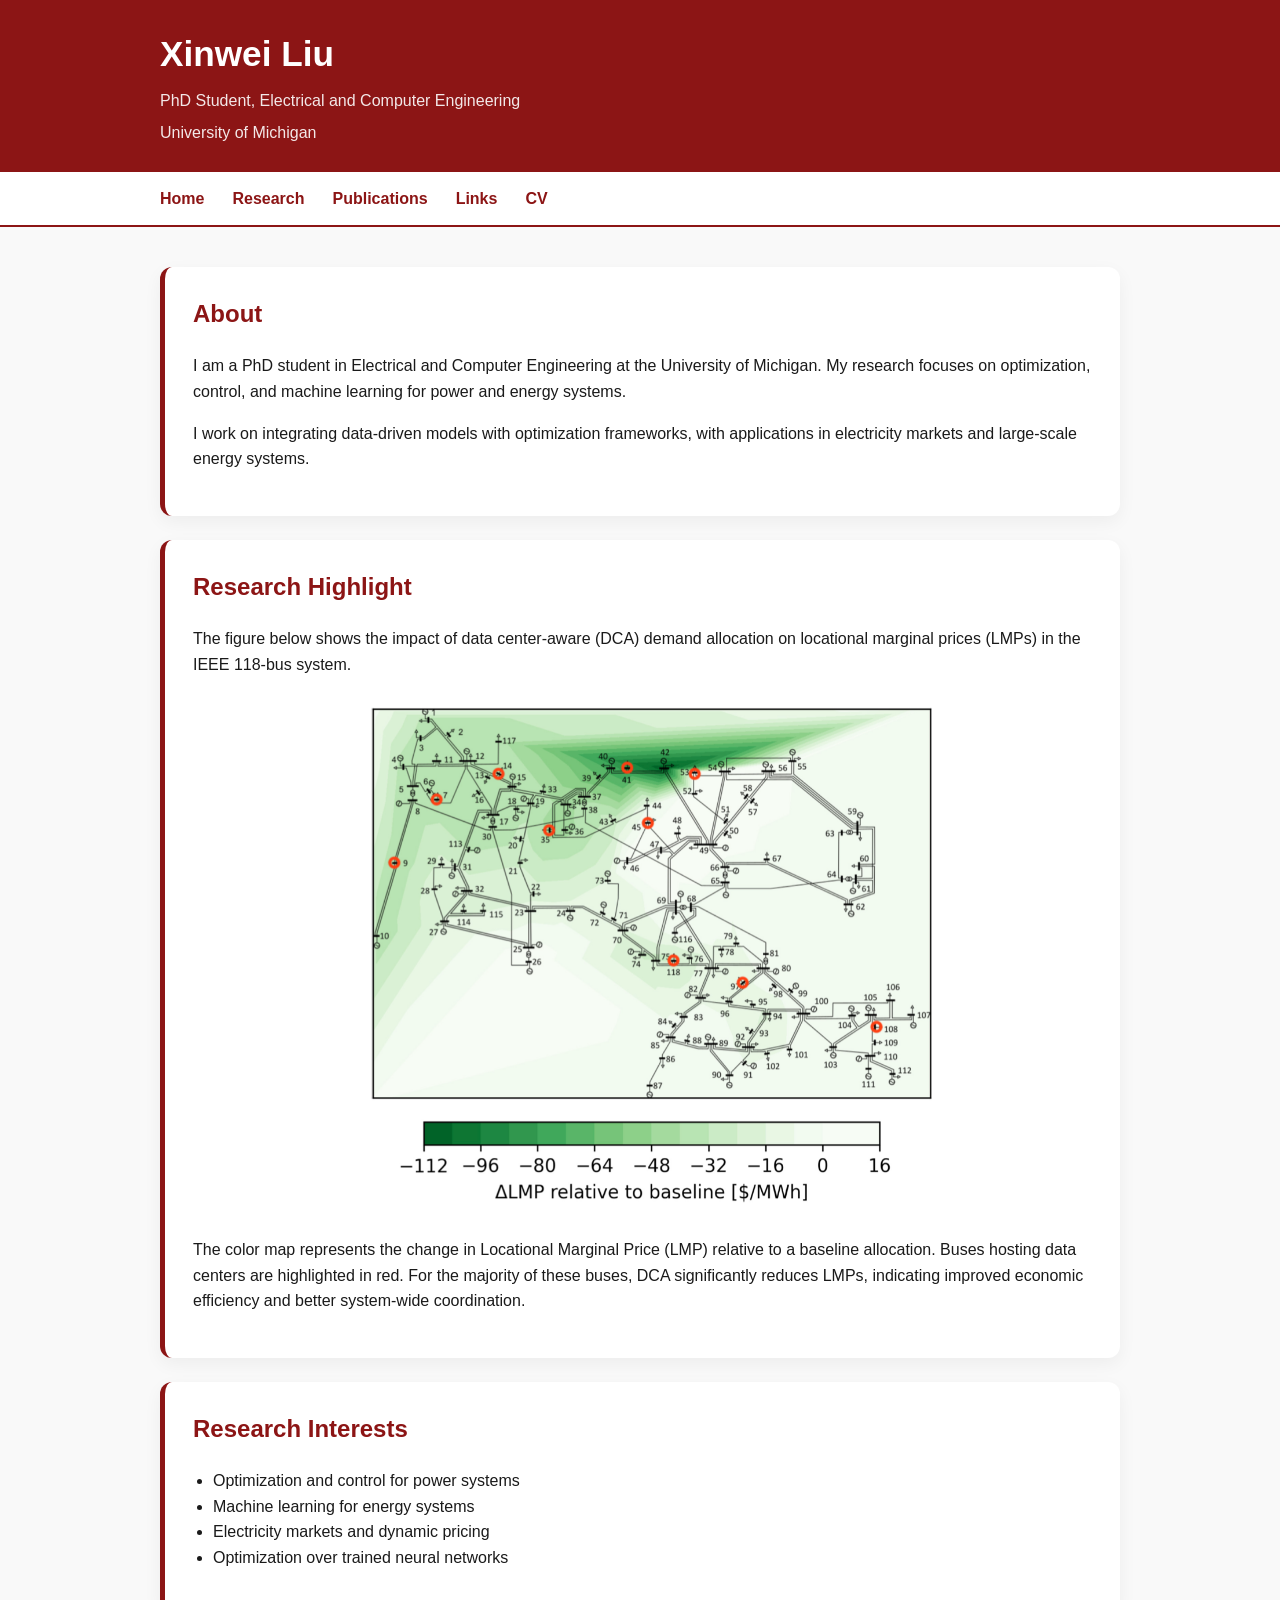
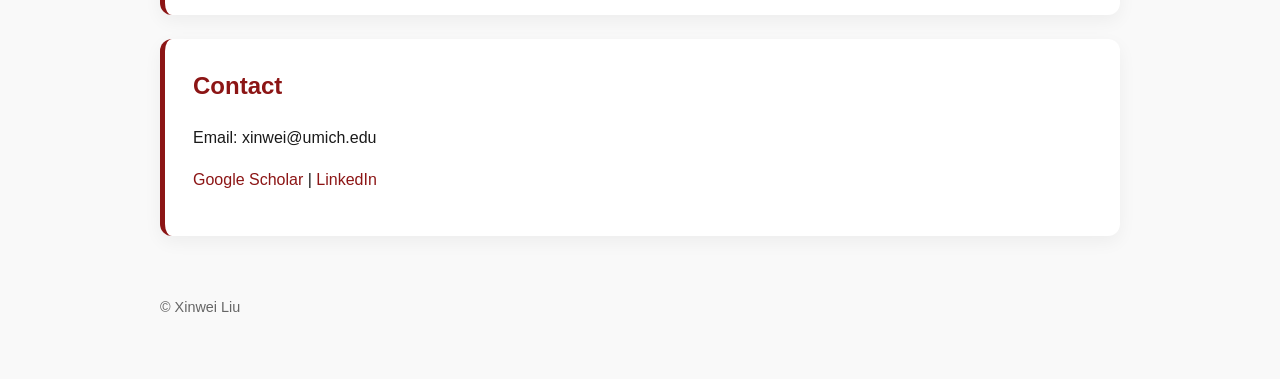
==== index.html @ ba556054 "Add files via upload" ====
<!DOCTYPE html>
<html lang="en">
<head>
  <meta charset="UTF-8">
  <meta name="viewport" content="width=device-width, initial-scale=1.0">
  <title>Xinwei Liu</title>
  <link rel="stylesheet" href="style.css">
</head>
<body>

<header>
  <div class="header-inner">
    <h1>Xinwei Liu</h1>
    <p>PhD Student, Electrical and Computer Engineering</p>
    <p>University of Michigan</p>
  </div>
</header>

<nav>
  <div class="nav">
    <a href="index.html">Home</a>
    <a href="research.html">Research</a>
    <a href="publications.html">Publications</a>
    <a href="links.html">Links</a>
    <a href="Resume.pdf" target="_blank">CV</a>
  </div>
</nav>

<main class="container">

  <section class="card">
    <h2>About</h2>
    <p>
      I am a PhD student in Electrical and Computer Engineering at the University of Michigan.
      My research focuses on optimization, control, and machine learning for power and energy systems.
    </p>
    <p>
      I work on integrating data-driven models with optimization frameworks,
      with applications in electricity markets and large-scale energy systems.
    </p>
  </section>

  <section class="card">
  <h2>Research Highlight</h2>

  <p>
    The figure below shows the impact of data center-aware (DCA) demand allocation
    on locational marginal prices (LMPs) in the IEEE 118-bus system.
  </p>

  <div style="text-align: center;">
  <img src="figure.png"
       alt="LMP Difference IEEE 118-bus"
       style="width: 70%; max-width: 700px; border-radius: 6px;">
</div>

  <p>
    The color map represents the change in Locational Marginal Price (LMP) relative to a baseline allocation.
    Buses hosting data centers are highlighted in red. For the majority of these
    buses, DCA significantly reduces LMPs, indicating improved economic efficiency
    and better system-wide coordination.
  </p>
</section>

  <section class="card">
    <h2>Research Interests</h2>
    <ul>
      <li>Optimization and control for power systems</li>
      <li>Machine learning for energy systems</li>
      <li>Electricity markets and dynamic pricing</li>
      <li>Optimization over trained neural networks</li>
    </ul>
  </section>

  <section class="card">
    <h2>Contact</h2>
    <p>Email: xinwei@umich.edu</p>
    <p>
      <a href="https://scholar.google.com/citations?user=s6lpsX4AAAAJ&hl=en" target="_blank">Google Scholar</a> |
      <a href="https://www.linkedin.com/in/xinwei-liu-632373136/" target="_blank">LinkedIn</a>
    </p>
  </section>

</main>

<footer>
  © Xinwei Liu
</footer>

</body>
</html>
---- style.css ----
body {
  font-family: -apple-system, BlinkMacSystemFont, "Segoe UI", Roboto, Arial, sans-serif;
  margin: 0;
  background: #f9f9f9;
  color: #1a1a1a;
  line-height: 1.6;
}

/* HEADER */
header {
  background: #8C1515;
  color: white;
  padding: 26px 0;
}

.header-inner {
  max-width: 960px;
  margin: 0 auto;
  padding: 0 24px;
}

header h1 {
  margin: 0;
  font-size: 2.2rem;
}

header p {
  margin: 6px 0 0 0;
  opacity: 0.9;
}

/* NAVBAR */
nav {
  background: white;
  border-bottom: 2px solid #8C1515;
}

.nav {
  max-width: 960px;
  margin: 0 auto;
  display: flex;
  gap: 28px;
  padding: 14px 24px;
}

.nav a {
  text-decoration: none;
  color: #8C1515;
  font-weight: 600;
}

.nav a:hover {
  color: #B83A3A;
}

/* MAIN CONTENT */
.container {
  max-width: 960px;
  margin: 40px auto;
  padding: 0 24px;
}

/* CARDS */
.card {
  background: white;
  border-radius: 12px;
  padding: 28px;
  margin-bottom: 24px;
  border-left: 5px solid #8C1515;
  box-shadow: 0 6px 18px rgba(0,0,0,0.05);
}

h2 {
  margin-top: 0;
  color: #8C1515;
}

/* LINKS */
a {
  color: #8C1515;
  text-decoration: none;
}

a:hover {
  text-decoration: underline;
}

/* LIST */
ul {
  padding-left: 20px;
}

/* FOOTER */
footer {
  max-width: 960px;
  margin: 40px auto;
  padding: 20px;
  color: #666;
  font-size: 0.9rem;
}
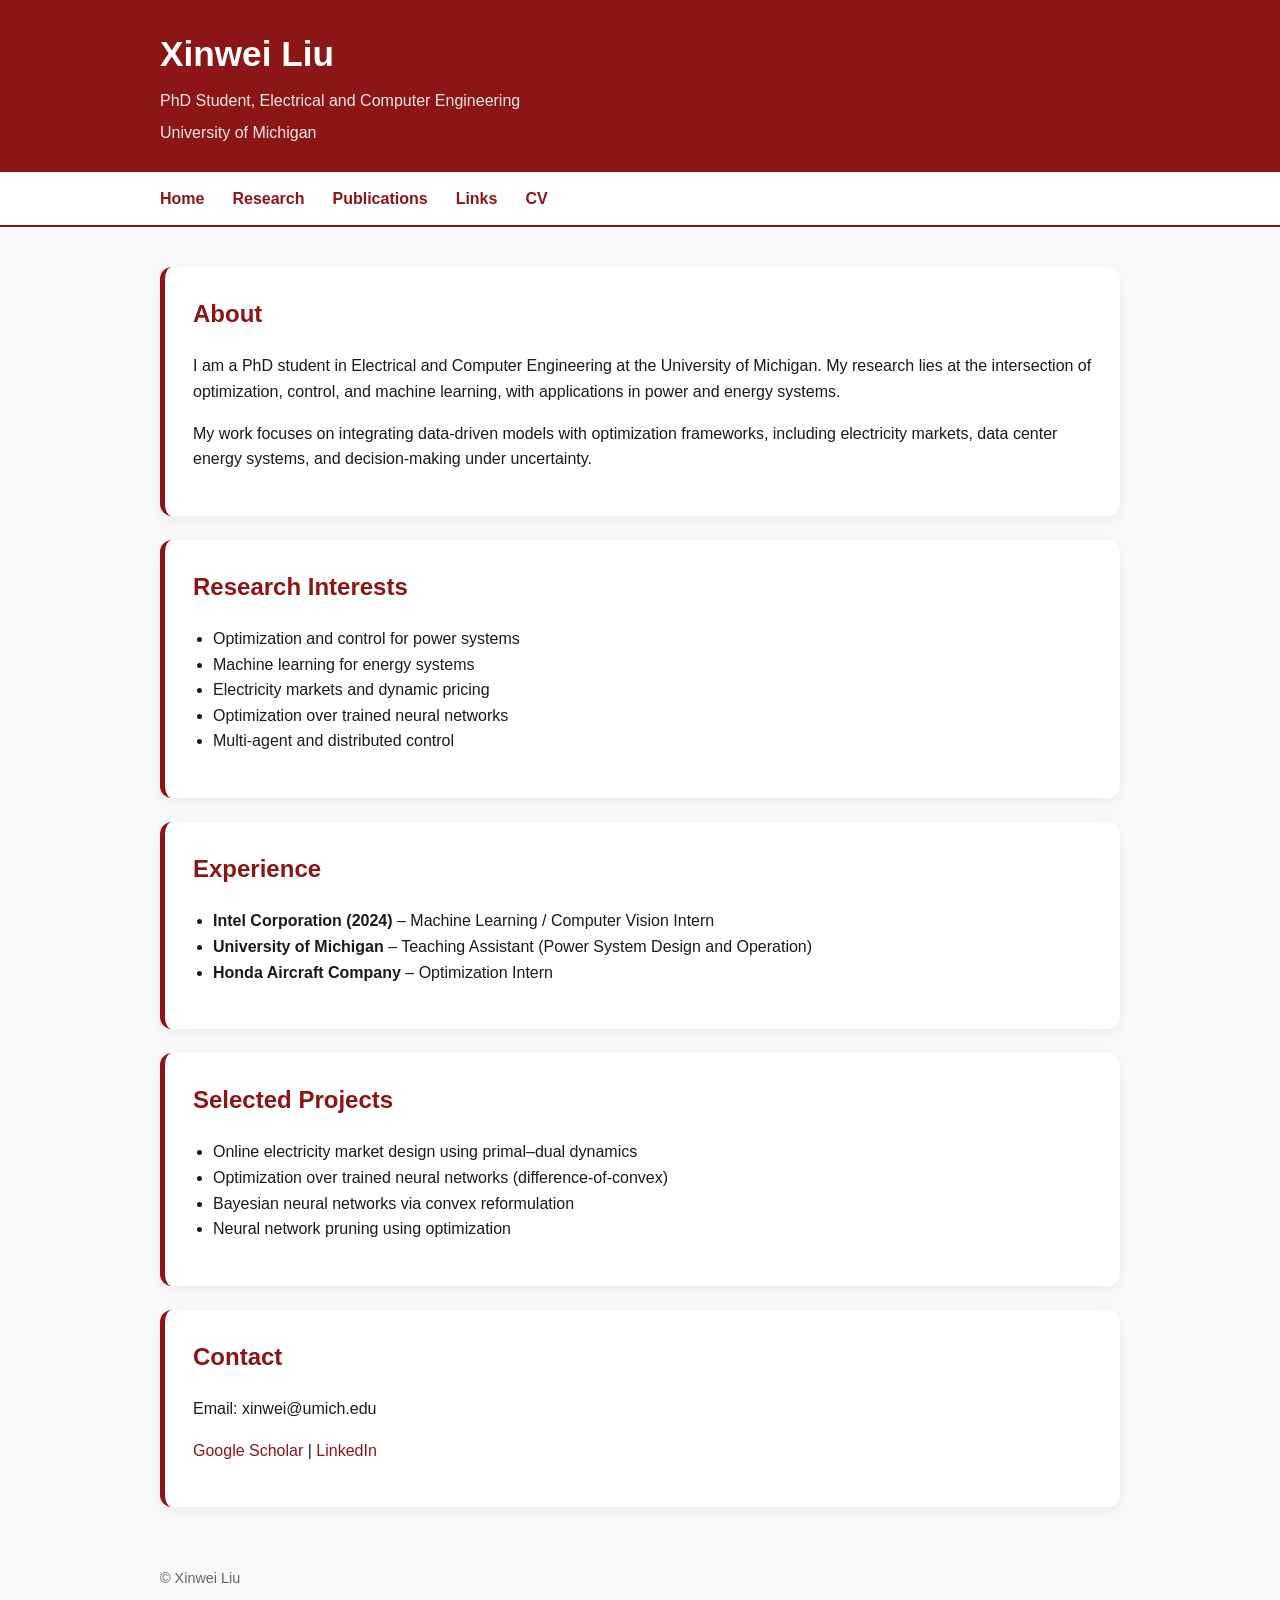
==== commit 399b4c3d: "Add files via upload" ====
--- a/index.html
+++ b/index.html
@@ -32,35 +32,15 @@
     <h2>About</h2>
     <p>
       I am a PhD student in Electrical and Computer Engineering at the University of Michigan.
-      My research focuses on optimization, control, and machine learning for power and energy systems.
+      My research lies at the intersection of optimization, control, and machine learning,
+      with applications in power and energy systems.
     </p>
     <p>
-      I work on integrating data-driven models with optimization frameworks,
-      with applications in electricity markets and large-scale energy systems.
+      My work focuses on integrating data-driven models with optimization frameworks,
+      including electricity markets, data center energy systems, and decision-making
+      under uncertainty.
     </p>
   </section>
-
-  <section class="card">
-  <h2>Research Highlight</h2>
-
-  <p>
-    The figure below shows the impact of data center-aware (DCA) demand allocation
-    on locational marginal prices (LMPs) in the IEEE 118-bus system.
-  </p>
-
-  <div style="text-align: center;">
-  <img src="figure.png"
-       alt="LMP Difference IEEE 118-bus"
-       style="width: 70%; max-width: 700px; border-radius: 6px;">
-</div>
-
-  <p>
-    The color map represents the change in Locational Marginal Price (LMP) relative to a baseline allocation.
-    Buses hosting data centers are highlighted in red. For the majority of these
-    buses, DCA significantly reduces LMPs, indicating improved economic efficiency
-    and better system-wide coordination.
-  </p>
-</section>
 
   <section class="card">
     <h2>Research Interests</h2>
@@ -69,6 +49,26 @@
       <li>Machine learning for energy systems</li>
       <li>Electricity markets and dynamic pricing</li>
       <li>Optimization over trained neural networks</li>
+      <li>Multi-agent and distributed control</li>
+    </ul>
+  </section>
+
+  <section class="card">
+    <h2>Experience</h2>
+    <ul>
+      <li><strong>Intel Corporation (2024)</strong> – Machine Learning / Computer Vision Intern</li>
+      <li><strong>University of Michigan</strong> – Teaching Assistant (Power System Design and Operation)</li>
+      <li><strong>Honda Aircraft Company</strong> – Optimization Intern</li>
+    </ul>
+  </section>
+
+  <section class="card">
+    <h2>Selected Projects</h2>
+    <ul>
+      <li>Online electricity market design using primal–dual dynamics</li>
+      <li>Optimization over trained neural networks (difference-of-convex)</li>
+      <li>Bayesian neural networks via convex reformulation</li>
+      <li>Neural network pruning using optimization</li>
     </ul>
   </section>
 
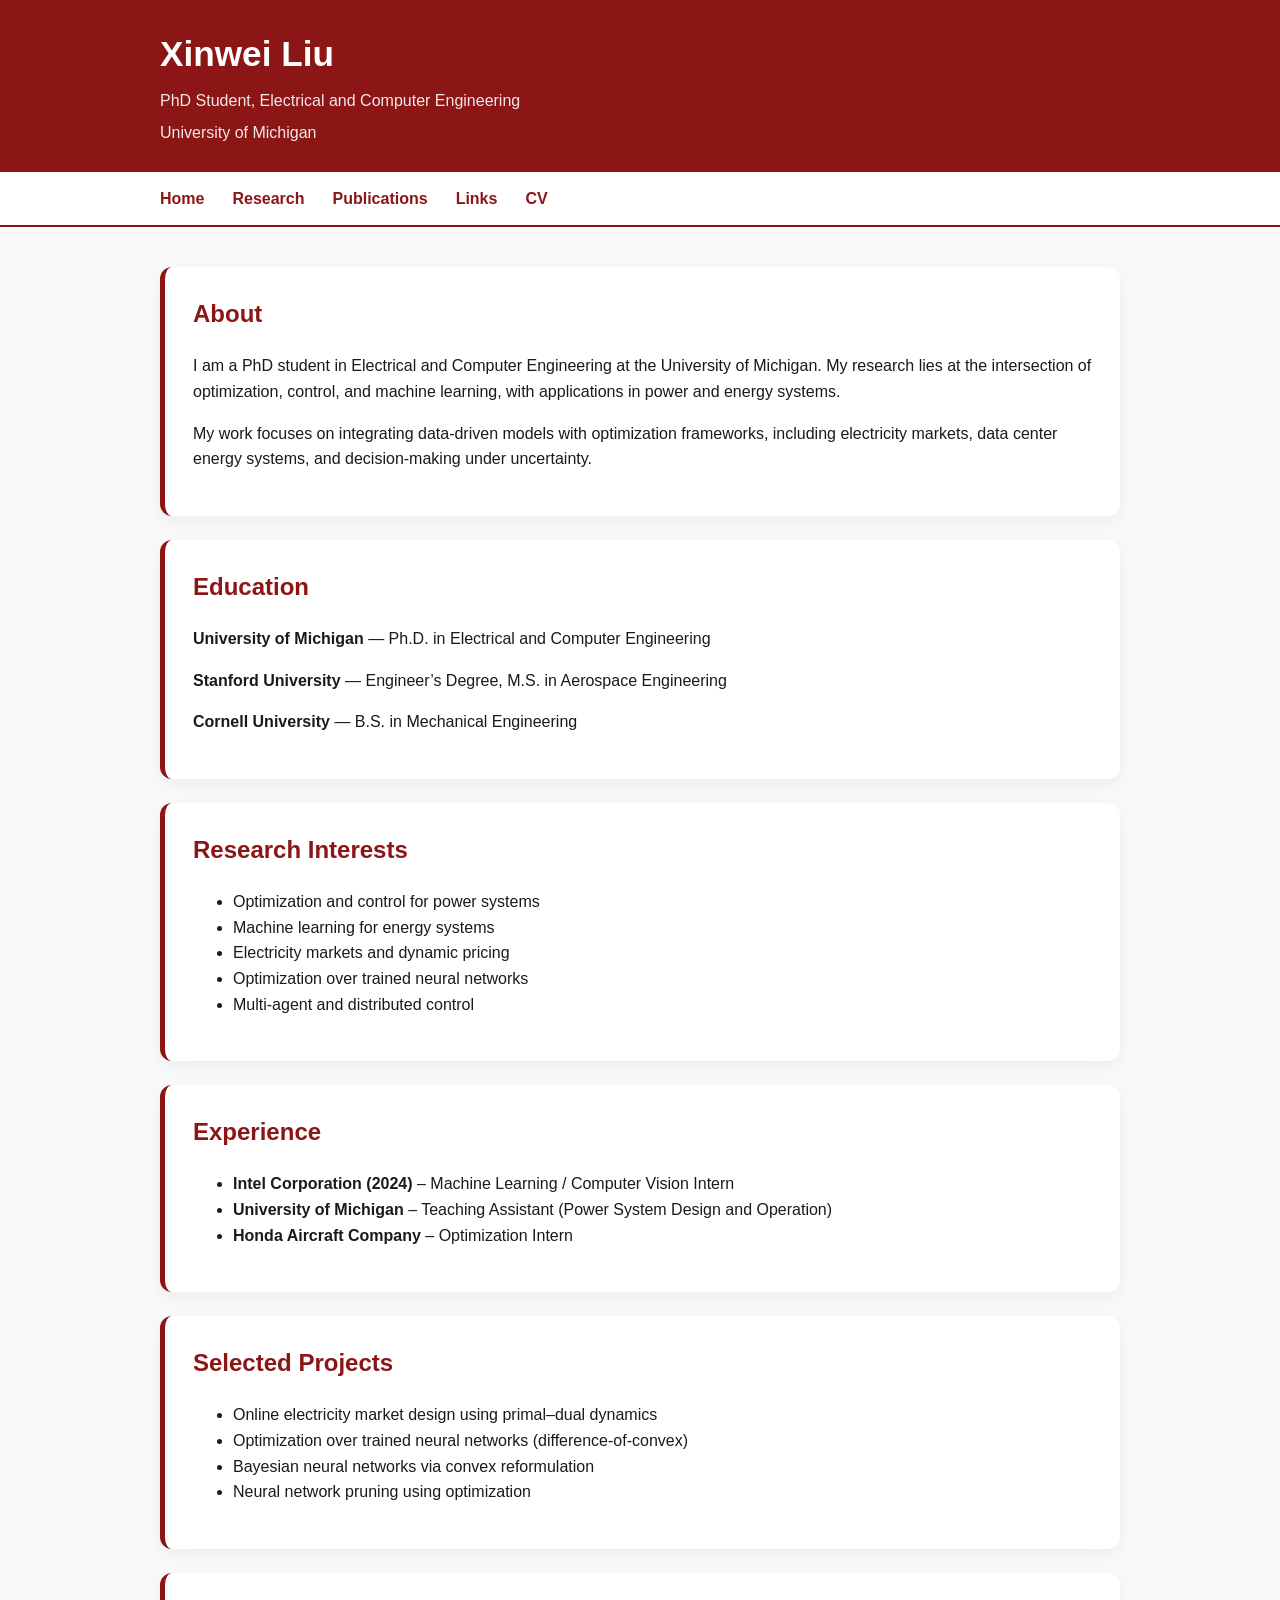
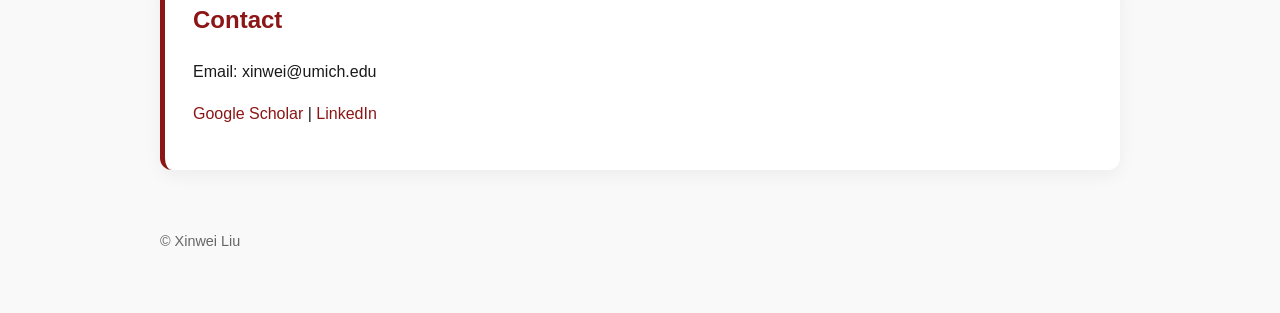
==== commit 4ce6703f: "Add files via upload" ====
--- a/index.html
+++ b/index.html
@@ -41,6 +41,22 @@
       under uncertainty.
     </p>
   </section>
+  <section class="card">
+  <h2>Education</h2>
+
+  <p>
+    <strong>University of Michigan</strong> — Ph.D. in Electrical and Computer Engineering
+  </p>
+
+  <p>
+    <strong>Stanford University</strong> — Engineer’s Degree, M.S. in Aerospace Engineering
+  </p>
+
+  <p>
+    <strong>Cornell University</strong> — B.S. in Mechanical Engineering
+  </p>
+
+</section>
 
   <section class="card">
     <h2>Research Interests</h2>
--- a/style.css
+++ b/style.css
@@ -29,7 +29,7 @@
   opacity: 0.9;
 }
 
-/* NAVBAR */
+/* NAV */
 nav {
   background: white;
   border-bottom: 2px solid #8C1515;
@@ -53,7 +53,7 @@
   color: #B83A3A;
 }
 
-/* MAIN CONTENT */
+/* MAIN */
 .container {
   max-width: 960px;
   margin: 40px auto;
@@ -85,9 +85,44 @@
   text-decoration: underline;
 }
 
-/* LIST */
-ul {
-  padding-left: 20px;
+/* PUBLICATIONS */
+.publication-item {
+  padding: 18px 0;
+  border-bottom: 1px solid #e5e5e5;
+}
+
+.publication-item:last-child {
+  border-bottom: none;
+}
+
+.publication-title {
+  font-weight: 700;
+  font-size: 1.05rem;
+}
+
+.publication-authors {
+  color: #444;
+  margin: 4px 0;
+}
+
+.publication-meta {
+  color: #666;
+  font-size: 0.95rem;
+}
+
+.publication-link {
+  margin-top: 4px;
+}
+
+/* FIGURE */
+figure {
+  text-align: center;
+}
+
+figcaption {
+  font-size: 0.9rem;
+  color: #555;
+  margin-top: 8px;
 }
 
 /* FOOTER */
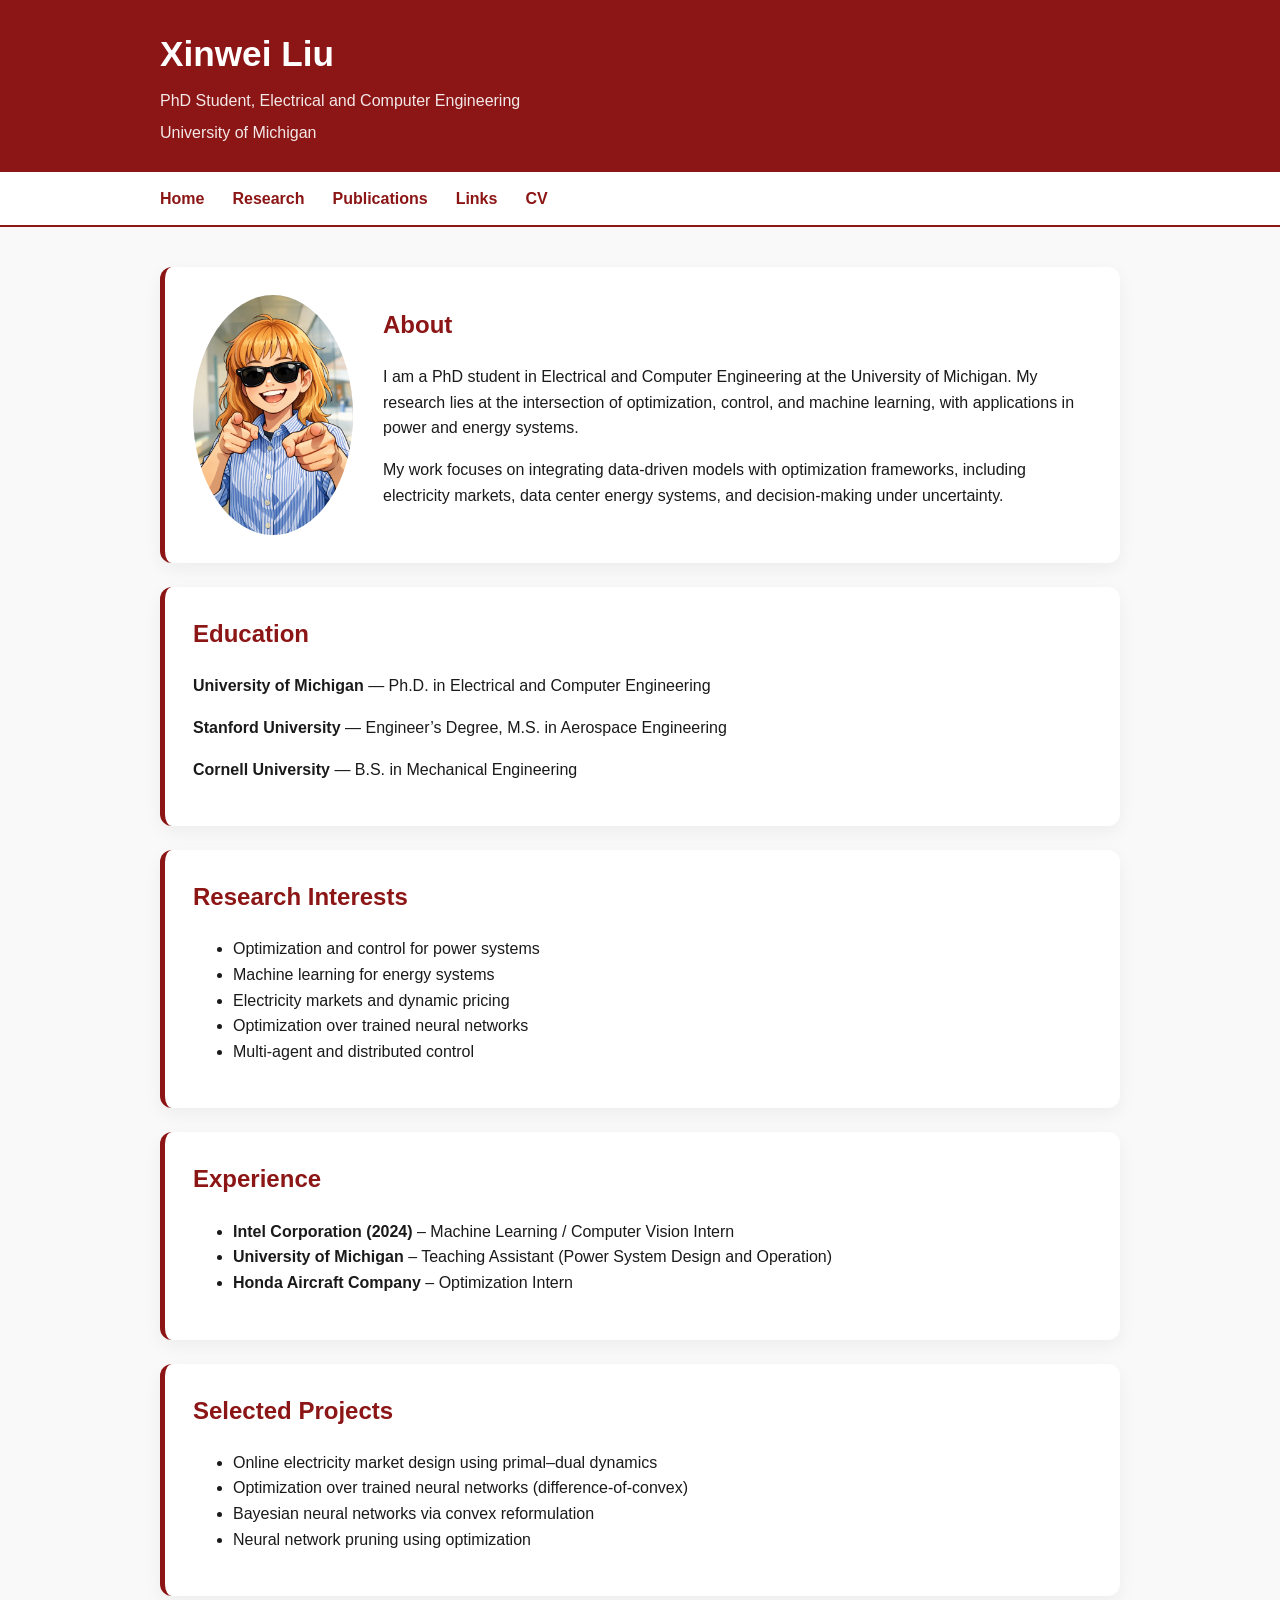
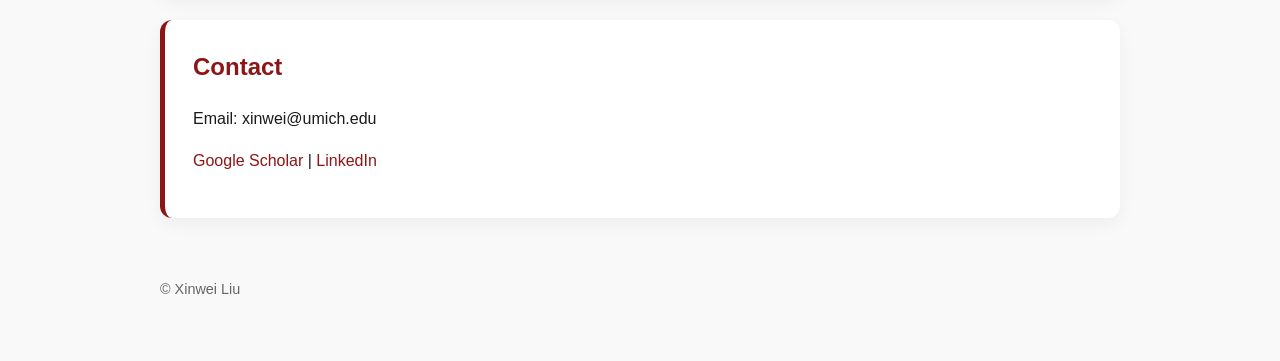
==== commit c40314b4: "Enhance About section with profile image and details Added profile image and detailed about section " ====
--- a/index.html
+++ b/index.html
@@ -28,36 +28,52 @@
 
 <main class="container">
 
+  <!-- ABOUT WITH PROFILE IMAGE -->
   <section class="card">
-    <h2>About</h2>
+    <div style="display:flex; align-items:center; gap:30px; flex-wrap:wrap;">
+
+      <!-- Profile Image -->
+      <img src="profile.png"
+           style="width:160px; border-radius:50%; flex-shrink:0;">
+
+      <!-- About Text -->
+      <div style="flex:1;">
+        <h2 style="margin-top:0;">About</h2>
+
+        <p>
+          I am a PhD student in Electrical and Computer Engineering at the University of Michigan.
+          My research lies at the intersection of optimization, control, and machine learning,
+          with applications in power and energy systems.
+        </p>
+
+        <p>
+          My work focuses on integrating data-driven models with optimization frameworks,
+          including electricity markets, data center energy systems, and decision-making
+          under uncertainty.
+        </p>
+      </div>
+
+    </div>
+  </section>
+
+  <!-- EDUCATION -->
+  <section class="card">
+    <h2>Education</h2>
+
     <p>
-      I am a PhD student in Electrical and Computer Engineering at the University of Michigan.
-      My research lies at the intersection of optimization, control, and machine learning,
-      with applications in power and energy systems.
+      <strong>University of Michigan</strong> — Ph.D. in Electrical and Computer Engineering
     </p>
+
     <p>
-      My work focuses on integrating data-driven models with optimization frameworks,
-      including electricity markets, data center energy systems, and decision-making
-      under uncertainty.
+      <strong>Stanford University</strong> — Engineer’s Degree, M.S. in Aerospace Engineering
+    </p>
+
+    <p>
+      <strong>Cornell University</strong> — B.S. in Mechanical Engineering
     </p>
   </section>
-  <section class="card">
-  <h2>Education</h2>
 
-  <p>
-    <strong>University of Michigan</strong> — Ph.D. in Electrical and Computer Engineering
-  </p>
-
-  <p>
-    <strong>Stanford University</strong> — Engineer’s Degree, M.S. in Aerospace Engineering
-  </p>
-
-  <p>
-    <strong>Cornell University</strong> — B.S. in Mechanical Engineering
-  </p>
-
-</section>
-
+  <!-- RESEARCH INTERESTS -->
   <section class="card">
     <h2>Research Interests</h2>
     <ul>
@@ -69,6 +85,7 @@
     </ul>
   </section>
 
+  <!-- EXPERIENCE -->
   <section class="card">
     <h2>Experience</h2>
     <ul>
@@ -78,6 +95,7 @@
     </ul>
   </section>
 
+  <!-- PROJECTS -->
   <section class="card">
     <h2>Selected Projects</h2>
     <ul>
@@ -88,6 +106,7 @@
     </ul>
   </section>
 
+  <!-- CONTACT -->
   <section class="card">
     <h2>Contact</h2>
     <p>Email: xinwei@umich.edu</p>
@@ -104,4 +123,4 @@
 </footer>
 
 </body>
-</html>+</html>
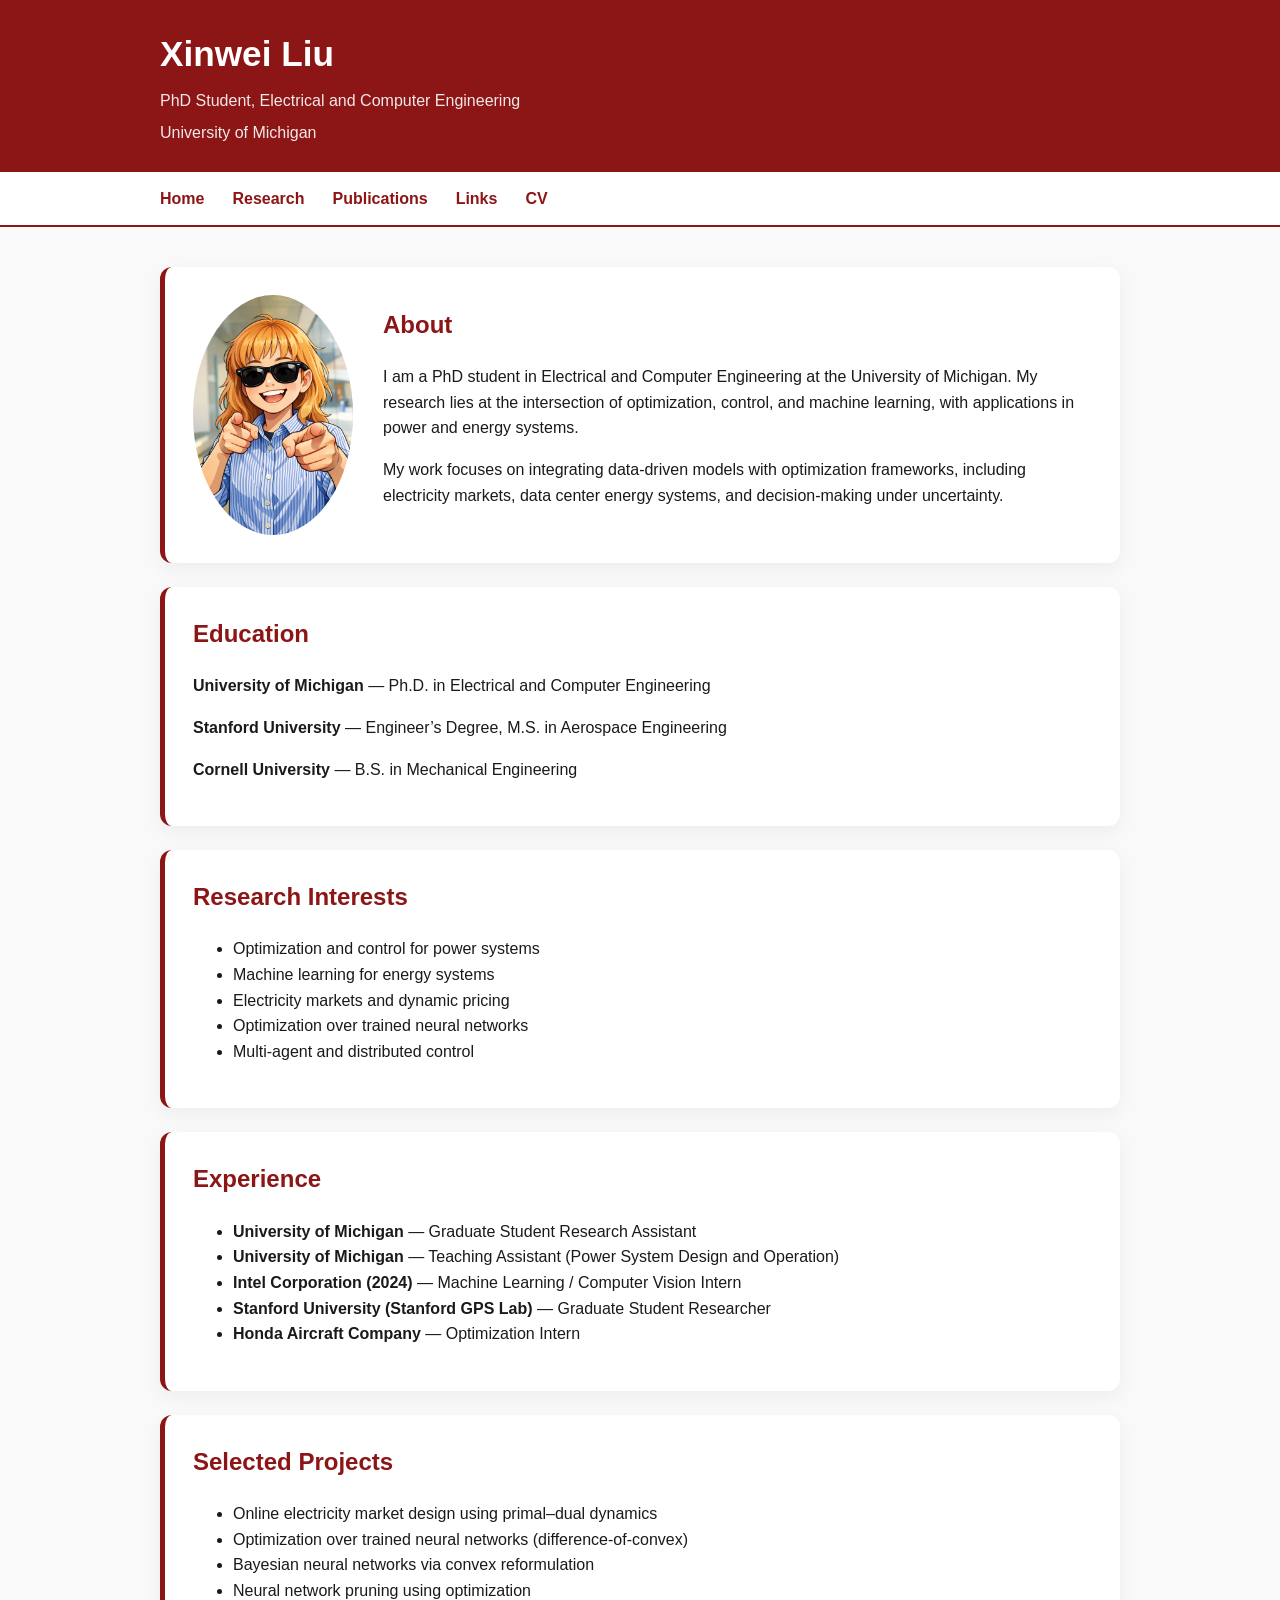
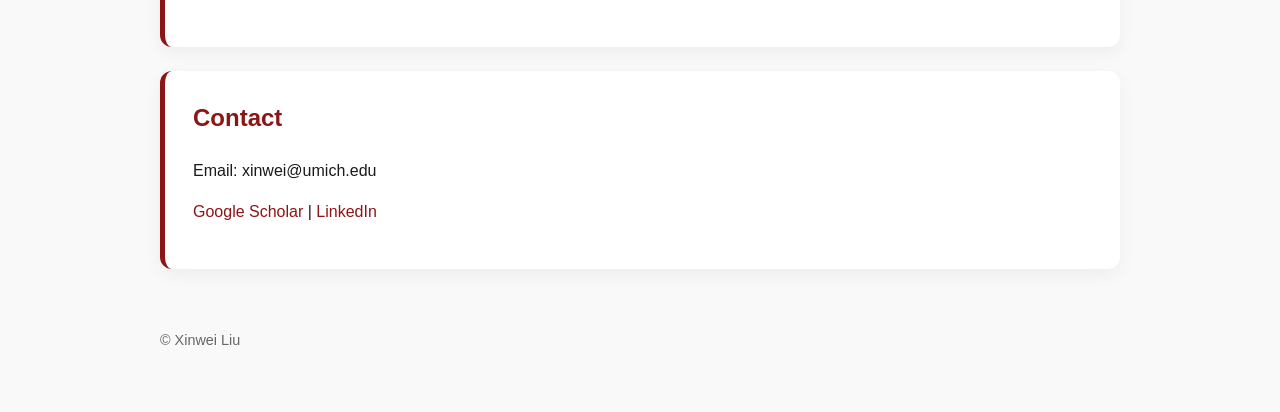
==== commit a46ca081: "Revise experience section with updated roles Updated the experience section to include new roles and" ====
--- a/index.html
+++ b/index.html
@@ -85,15 +85,26 @@
     </ul>
   </section>
 
-  <!-- EXPERIENCE -->
   <section class="card">
-    <h2>Experience</h2>
-    <ul>
-      <li><strong>Intel Corporation (2024)</strong> – Machine Learning / Computer Vision Intern</li>
-      <li><strong>University of Michigan</strong> – Teaching Assistant (Power System Design and Operation)</li>
-      <li><strong>Honda Aircraft Company</strong> – Optimization Intern</li>
-    </ul>
-  </section>
+  <h2>Experience</h2>
+  <ul>
+    <li>
+      <strong>University of Michigan</strong> — Graduate Student Research Assistant
+    </li>
+    <li>
+      <strong>University of Michigan</strong> — Teaching Assistant (Power System Design and Operation)
+    </li>
+    <li>
+      <strong>Intel Corporation (2024)</strong> — Machine Learning / Computer Vision Intern
+    </li>
+    <li>
+      <strong>Stanford University (Stanford GPS Lab)</strong> — Graduate Student Researcher
+    </li>
+    <li>
+      <strong>Honda Aircraft Company</strong> — Optimization Intern
+    </li>
+  </ul>
+</section>
 
   <!-- PROJECTS -->
   <section class="card">
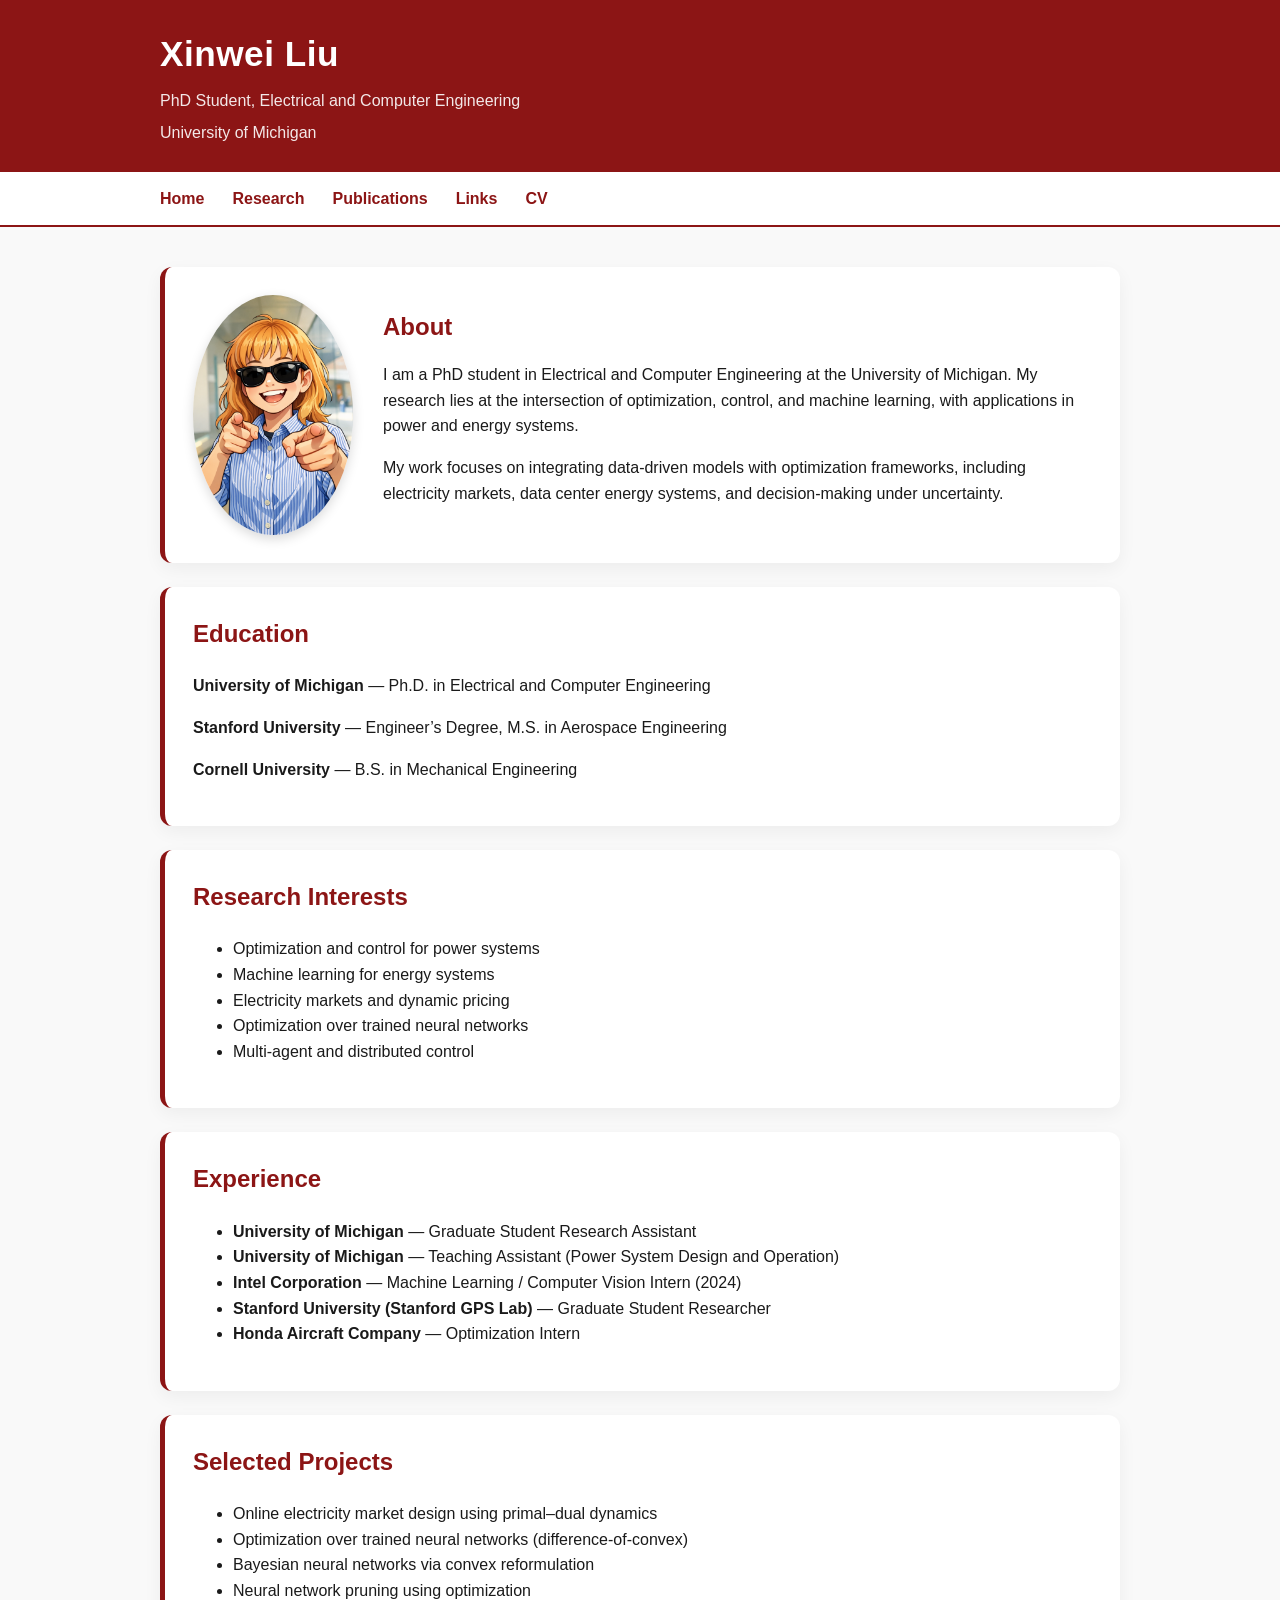
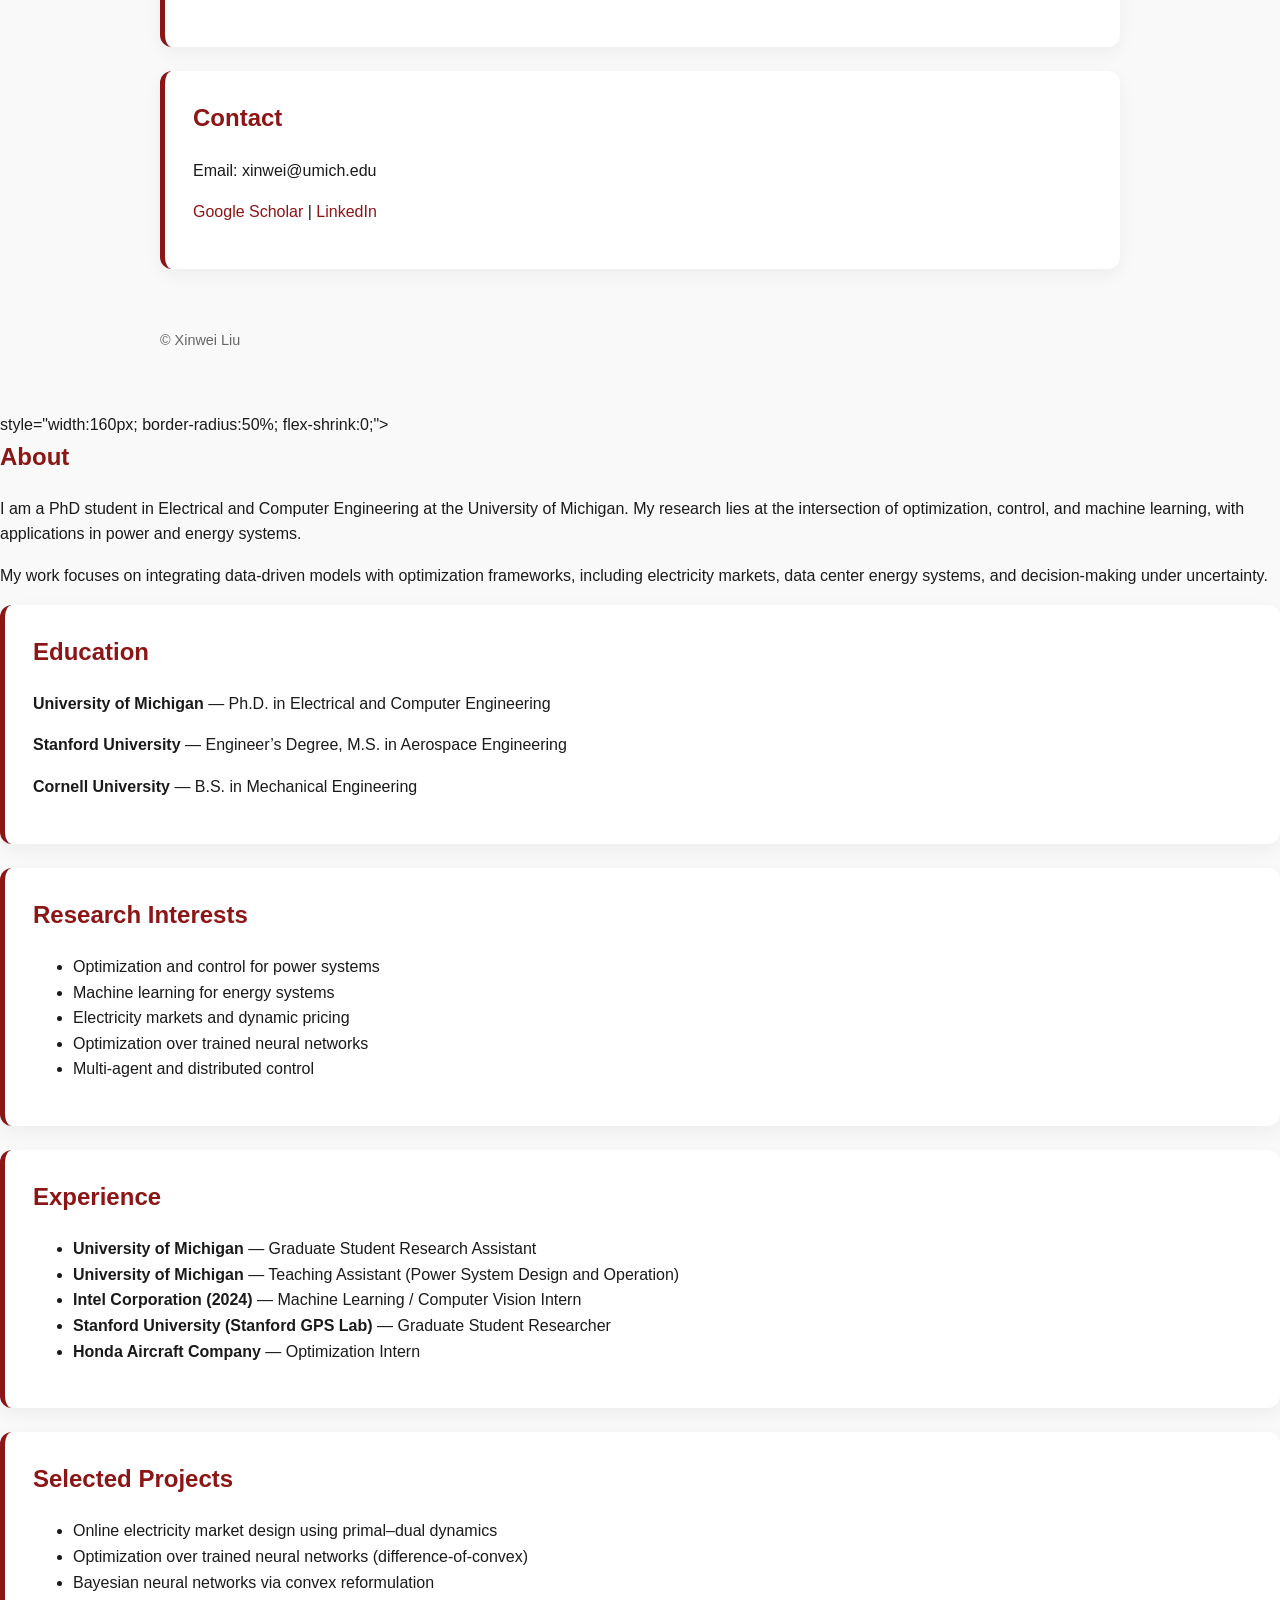
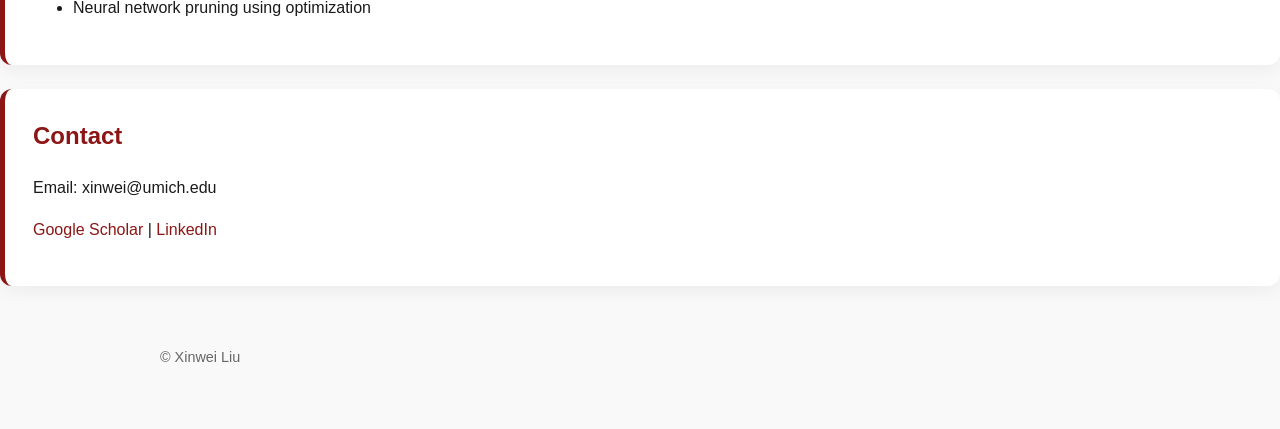
==== commit 6e4f322e: "Enhance index.html with new sections and styles Updated header styling and added content sections fo" ====
--- a/index.html
+++ b/index.html
@@ -10,7 +10,7 @@
 
 <header>
   <div class="header-inner">
-    <h1>Xinwei Liu</h1>
+    <h1 style="letter-spacing:0.5px;">Xinwei Liu</h1>
     <p>PhD Student, Electrical and Computer Engineering</p>
     <p>University of Michigan</p>
   </div>
@@ -34,11 +34,11 @@
 
       <!-- Profile Image -->
       <img src="profile.png"
-           style="width:160px; border-radius:50%; flex-shrink:0;">
+           style="width:160px; border-radius:50%; flex-shrink:0; box-shadow: 0 4px 12px rgba(0,0,0,0.15);">
 
       <!-- About Text -->
       <div style="flex:1;">
-        <h2 style="margin-top:0;">About</h2>
+        <h2 style="margin-top:0; margin-bottom:10px;">About</h2>
 
         <p>
           I am a PhD student in Electrical and Computer Engineering at the University of Michigan.
@@ -85,26 +85,27 @@
     </ul>
   </section>
 
-  <section class="card">
-  <h2>Experience</h2>
-  <ul>
-    <li>
-      <strong>University of Michigan</strong> — Graduate Student Research Assistant
-    </li>
-    <li>
-      <strong>University of Michigan</strong> — Teaching Assistant (Power System Design and Operation)
-    </li>
-    <li>
-      <strong>Intel Corporation (2024)</strong> — Machine Learning / Computer Vision Intern
-    </li>
-    <li>
-      <strong>Stanford University (Stanford GPS Lab)</strong> — Graduate Student Researcher
-    </li>
-    <li>
-      <strong>Honda Aircraft Company</strong> — Optimization Intern
-    </li>
-  </ul>
-</section>
+  <!-- EXPERIENCE -->
+  <section class="card">
+    <h2>Experience</h2>
+    <ul>
+      <li>
+        <strong>University of Michigan</strong> — Graduate Student Research Assistant
+      </li>
+      <li>
+        <strong>University of Michigan</strong> — Teaching Assistant (Power System Design and Operation)
+      </li>
+      <li>
+        <strong>Intel Corporation</strong> — Machine Learning / Computer Vision Intern (2024)
+      </li>
+      <li>
+        <strong>Stanford University (Stanford GPS Lab)</strong> — Graduate Student Researcher
+      </li>
+      <li>
+        <strong>Honda Aircraft Company</strong> — Optimization Intern
+      </li>
+    </ul>
+  </section>
 
   <!-- PROJECTS -->
   <section class="card">
@@ -134,4 +135,104 @@
 </footer>
 
 </body>
+</html>           style="width:160px; border-radius:50%; flex-shrink:0;">
+
+      <!-- About Text -->
+      <div style="flex:1;">
+        <h2 style="margin-top:0;">About</h2>
+
+        <p>
+          I am a PhD student in Electrical and Computer Engineering at the University of Michigan.
+          My research lies at the intersection of optimization, control, and machine learning,
+          with applications in power and energy systems.
+        </p>
+
+        <p>
+          My work focuses on integrating data-driven models with optimization frameworks,
+          including electricity markets, data center energy systems, and decision-making
+          under uncertainty.
+        </p>
+      </div>
+
+    </div>
+  </section>
+
+  <!-- EDUCATION -->
+  <section class="card">
+    <h2>Education</h2>
+
+    <p>
+      <strong>University of Michigan</strong> — Ph.D. in Electrical and Computer Engineering
+    </p>
+
+    <p>
+      <strong>Stanford University</strong> — Engineer’s Degree, M.S. in Aerospace Engineering
+    </p>
+
+    <p>
+      <strong>Cornell University</strong> — B.S. in Mechanical Engineering
+    </p>
+  </section>
+
+  <!-- RESEARCH INTERESTS -->
+  <section class="card">
+    <h2>Research Interests</h2>
+    <ul>
+      <li>Optimization and control for power systems</li>
+      <li>Machine learning for energy systems</li>
+      <li>Electricity markets and dynamic pricing</li>
+      <li>Optimization over trained neural networks</li>
+      <li>Multi-agent and distributed control</li>
+    </ul>
+  </section>
+
+  <section class="card">
+  <h2>Experience</h2>
+  <ul>
+    <li>
+      <strong>University of Michigan</strong> — Graduate Student Research Assistant
+    </li>
+    <li>
+      <strong>University of Michigan</strong> — Teaching Assistant (Power System Design and Operation)
+    </li>
+    <li>
+      <strong>Intel Corporation (2024)</strong> — Machine Learning / Computer Vision Intern
+    </li>
+    <li>
+      <strong>Stanford University (Stanford GPS Lab)</strong> — Graduate Student Researcher
+    </li>
+    <li>
+      <strong>Honda Aircraft Company</strong> — Optimization Intern
+    </li>
+  </ul>
+</section>
+
+  <!-- PROJECTS -->
+  <section class="card">
+    <h2>Selected Projects</h2>
+    <ul>
+      <li>Online electricity market design using primal–dual dynamics</li>
+      <li>Optimization over trained neural networks (difference-of-convex)</li>
+      <li>Bayesian neural networks via convex reformulation</li>
+      <li>Neural network pruning using optimization</li>
+    </ul>
+  </section>
+
+  <!-- CONTACT -->
+  <section class="card">
+    <h2>Contact</h2>
+    <p>Email: xinwei@umich.edu</p>
+    <p>
+      <a href="https://scholar.google.com/citations?user=s6lpsX4AAAAJ&hl=en" target="_blank">Google Scholar</a> |
+      <a href="https://www.linkedin.com/in/xinwei-liu-632373136/" target="_blank">LinkedIn</a>
+    </p>
+  </section>
+
+</main>
+
+<footer>
+  © Xinwei Liu
+</footer>
+
+</body>
 </html>
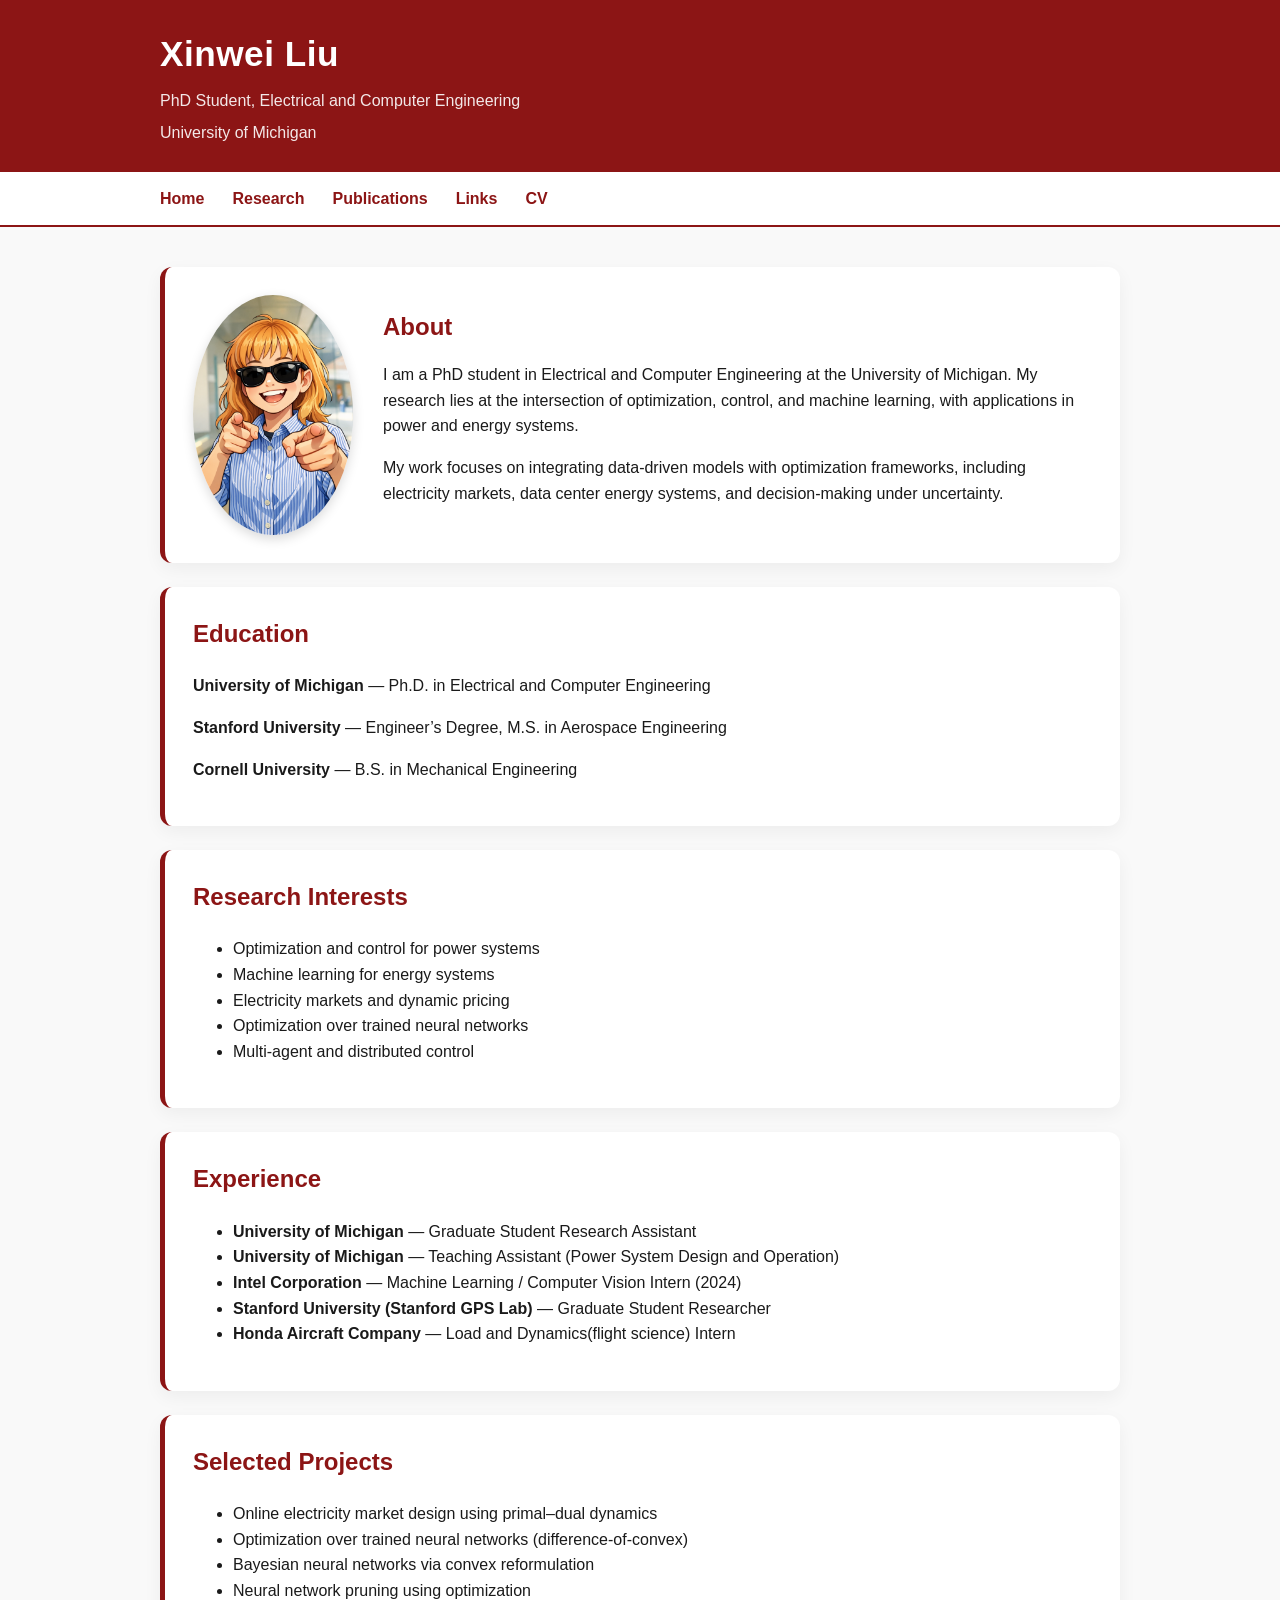
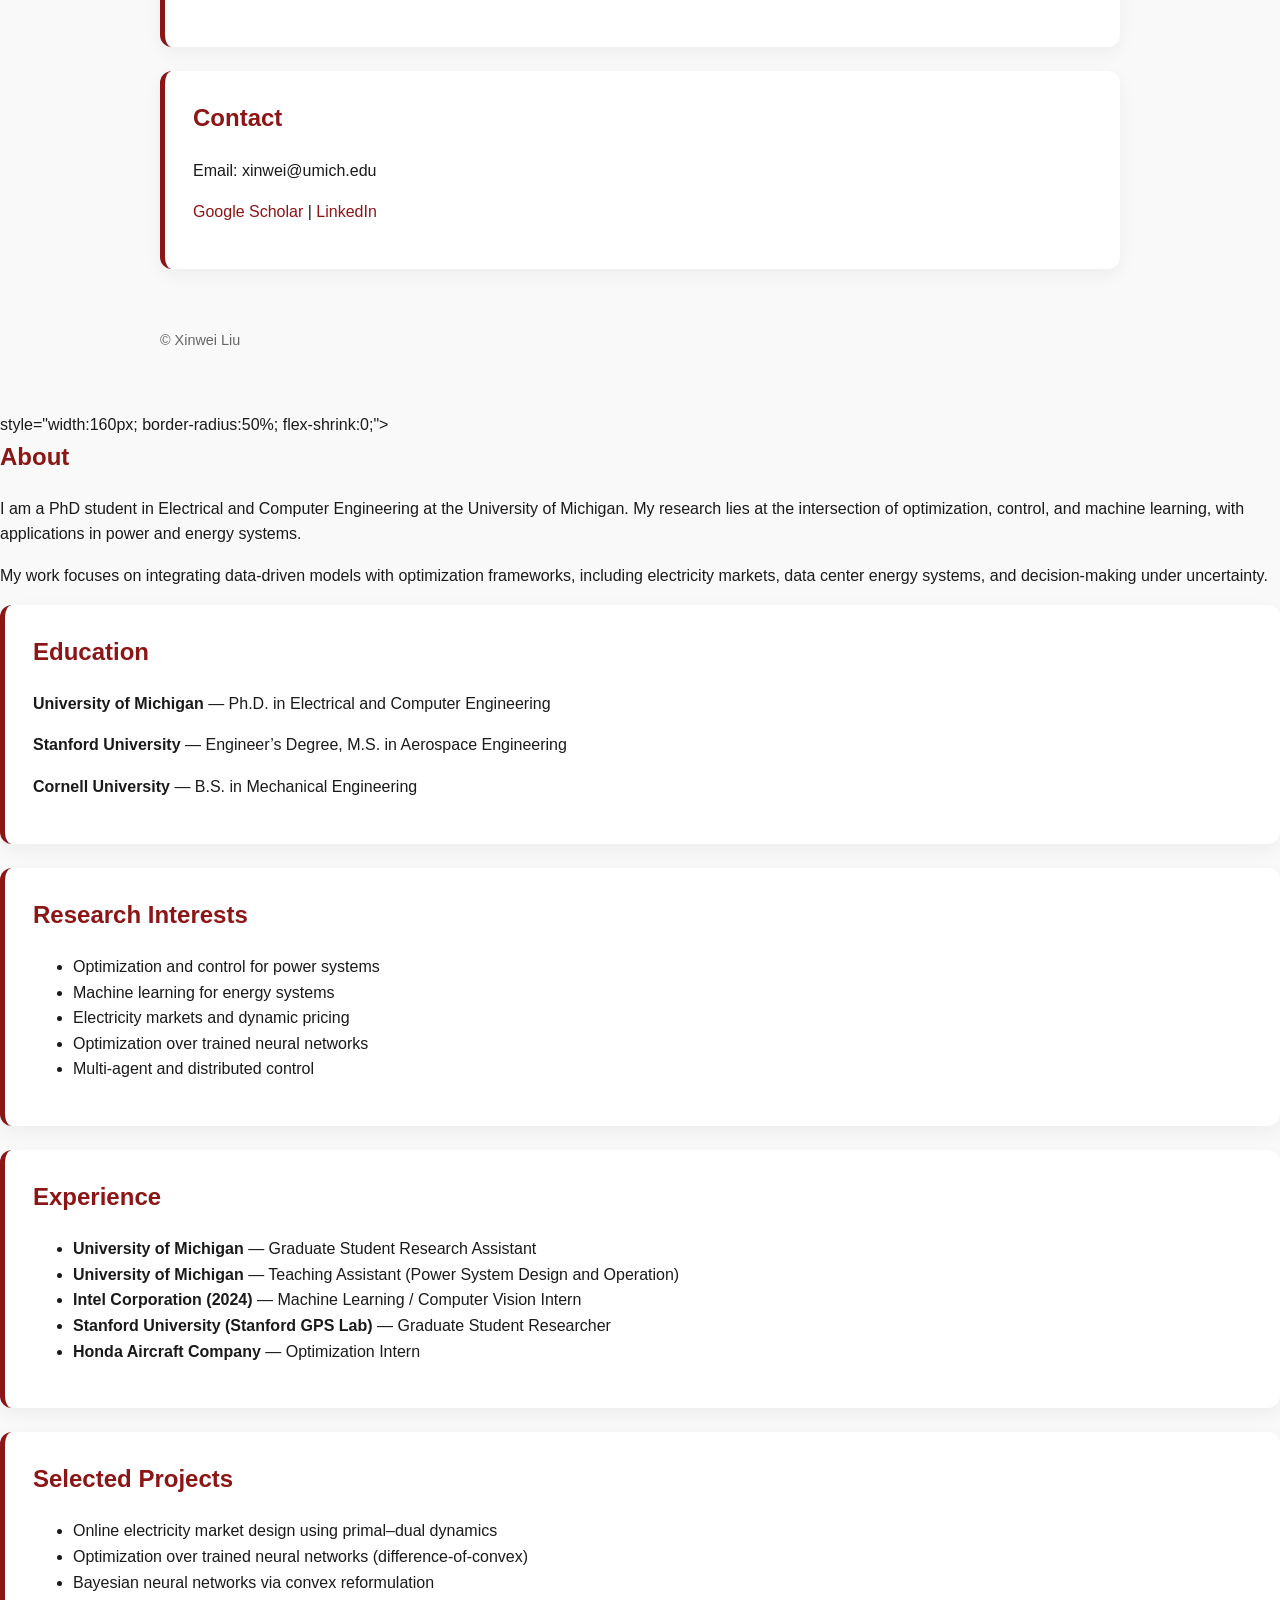
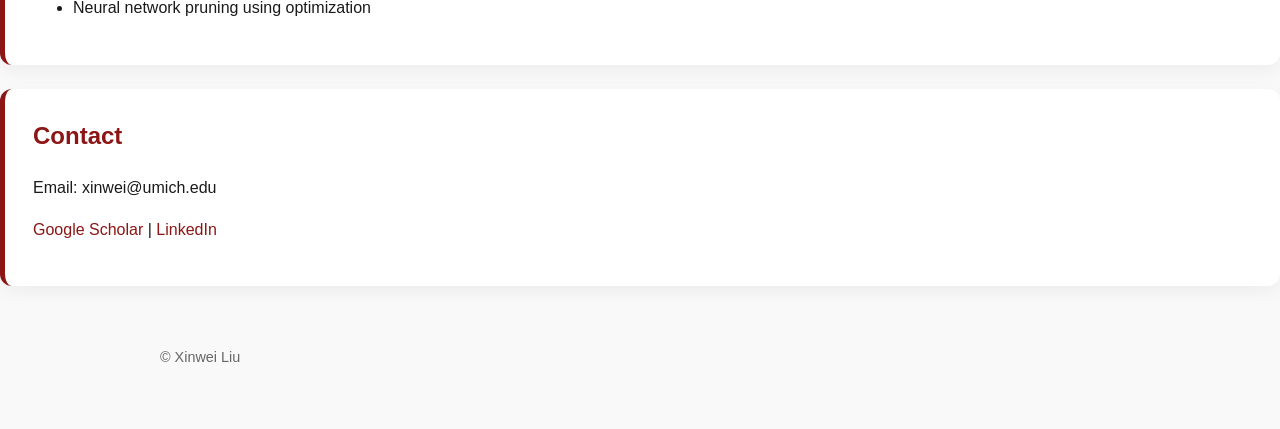
==== commit 97fe5702: "Update internship title for Honda Aircraft Company" ====
--- a/index.html
+++ b/index.html
@@ -102,7 +102,7 @@
         <strong>Stanford University (Stanford GPS Lab)</strong> — Graduate Student Researcher
       </li>
       <li>
-        <strong>Honda Aircraft Company</strong> — Optimization Intern
+        <strong>Honda Aircraft Company</strong> — Load and Dynamics(flight science) Intern
       </li>
     </ul>
   </section>
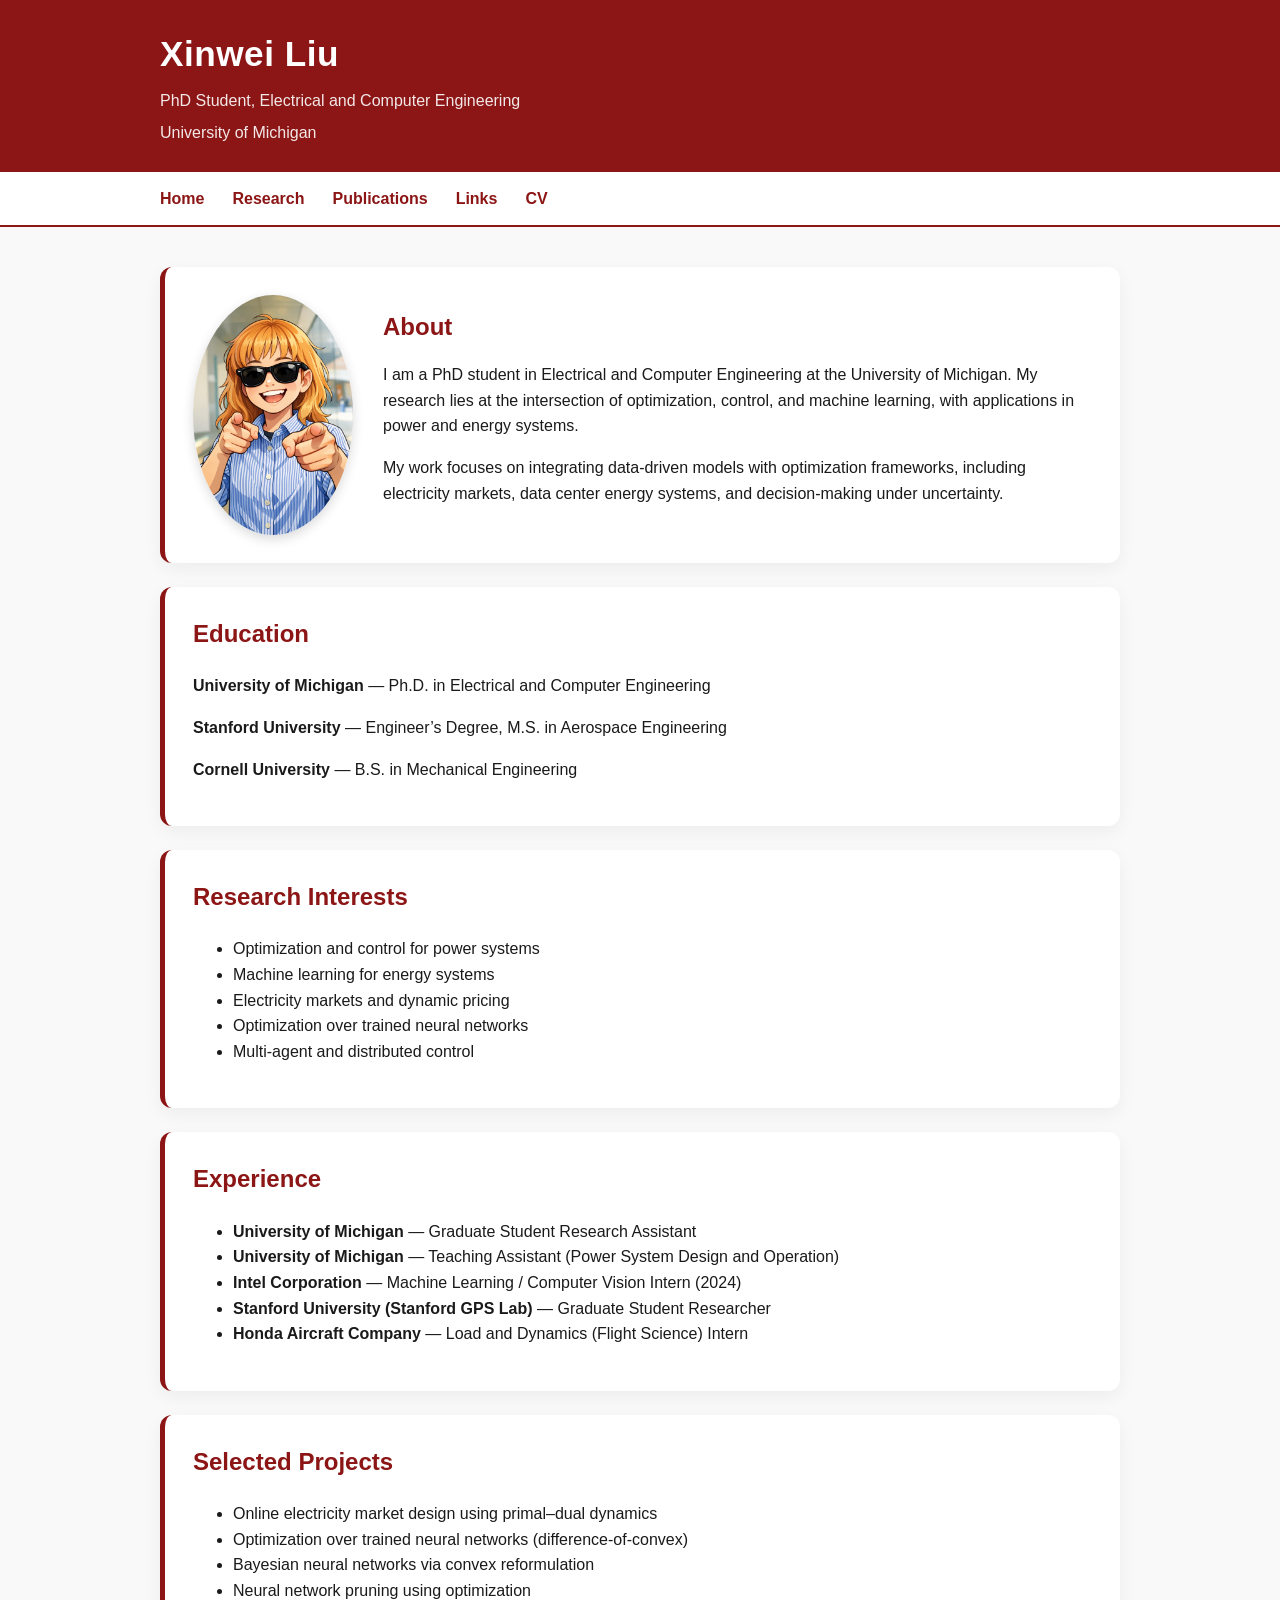
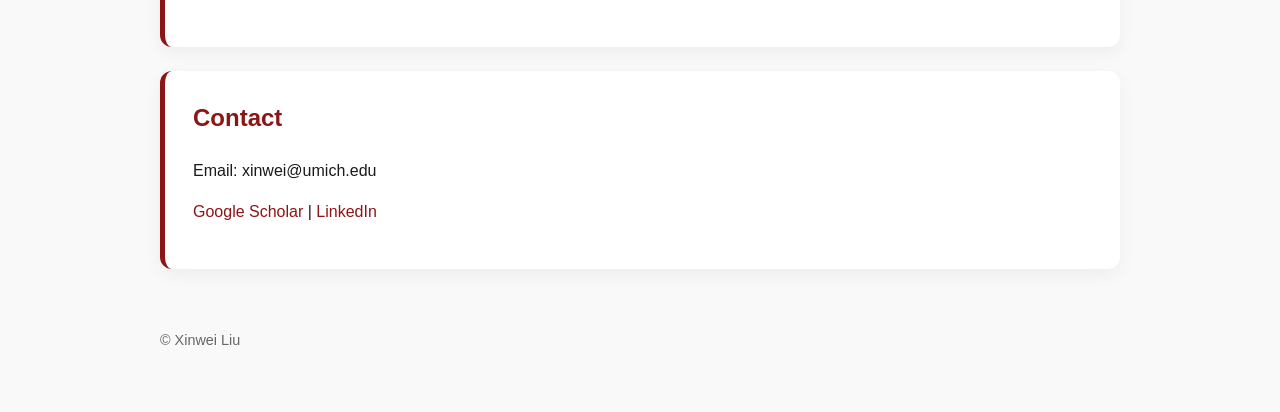
==== commit 793b7601: "Update index.html" ====
--- a/index.html
+++ b/index.html
@@ -28,15 +28,12 @@
 
 <main class="container">
 
-  <!-- ABOUT WITH PROFILE IMAGE -->
   <section class="card">
     <div style="display:flex; align-items:center; gap:30px; flex-wrap:wrap;">
 
-      <!-- Profile Image -->
       <img src="profile.png"
            style="width:160px; border-radius:50%; flex-shrink:0; box-shadow: 0 4px 12px rgba(0,0,0,0.15);">
 
-      <!-- About Text -->
       <div style="flex:1;">
         <h2 style="margin-top:0; margin-bottom:10px;">About</h2>
 
@@ -56,7 +53,6 @@
     </div>
   </section>
 
-  <!-- EDUCATION -->
   <section class="card">
     <h2>Education</h2>
 
@@ -73,7 +69,6 @@
     </p>
   </section>
 
-  <!-- RESEARCH INTERESTS -->
   <section class="card">
     <h2>Research Interests</h2>
     <ul>
@@ -85,7 +80,6 @@
     </ul>
   </section>
 
-  <!-- EXPERIENCE -->
   <section class="card">
     <h2>Experience</h2>
     <ul>
@@ -102,12 +96,11 @@
         <strong>Stanford University (Stanford GPS Lab)</strong> — Graduate Student Researcher
       </li>
       <li>
-        <strong>Honda Aircraft Company</strong> — Load and Dynamics(flight science) Intern
+        <strong>Honda Aircraft Company</strong> — Load and Dynamics (Flight Science) Intern
       </li>
     </ul>
   </section>
 
-  <!-- PROJECTS -->
   <section class="card">
     <h2>Selected Projects</h2>
     <ul>
@@ -118,107 +111,6 @@
     </ul>
   </section>
 
-  <!-- CONTACT -->
-  <section class="card">
-    <h2>Contact</h2>
-    <p>Email: xinwei@umich.edu</p>
-    <p>
-      <a href="https://scholar.google.com/citations?user=s6lpsX4AAAAJ&hl=en" target="_blank">Google Scholar</a> |
-      <a href="https://www.linkedin.com/in/xinwei-liu-632373136/" target="_blank">LinkedIn</a>
-    </p>
-  </section>
-
-</main>
-
-<footer>
-  © Xinwei Liu
-</footer>
-
-</body>
-</html>           style="width:160px; border-radius:50%; flex-shrink:0;">
-
-      <!-- About Text -->
-      <div style="flex:1;">
-        <h2 style="margin-top:0;">About</h2>
-
-        <p>
-          I am a PhD student in Electrical and Computer Engineering at the University of Michigan.
-          My research lies at the intersection of optimization, control, and machine learning,
-          with applications in power and energy systems.
-        </p>
-
-        <p>
-          My work focuses on integrating data-driven models with optimization frameworks,
-          including electricity markets, data center energy systems, and decision-making
-          under uncertainty.
-        </p>
-      </div>
-
-    </div>
-  </section>
-
-  <!-- EDUCATION -->
-  <section class="card">
-    <h2>Education</h2>
-
-    <p>
-      <strong>University of Michigan</strong> — Ph.D. in Electrical and Computer Engineering
-    </p>
-
-    <p>
-      <strong>Stanford University</strong> — Engineer’s Degree, M.S. in Aerospace Engineering
-    </p>
-
-    <p>
-      <strong>Cornell University</strong> — B.S. in Mechanical Engineering
-    </p>
-  </section>
-
-  <!-- RESEARCH INTERESTS -->
-  <section class="card">
-    <h2>Research Interests</h2>
-    <ul>
-      <li>Optimization and control for power systems</li>
-      <li>Machine learning for energy systems</li>
-      <li>Electricity markets and dynamic pricing</li>
-      <li>Optimization over trained neural networks</li>
-      <li>Multi-agent and distributed control</li>
-    </ul>
-  </section>
-
-  <section class="card">
-  <h2>Experience</h2>
-  <ul>
-    <li>
-      <strong>University of Michigan</strong> — Graduate Student Research Assistant
-    </li>
-    <li>
-      <strong>University of Michigan</strong> — Teaching Assistant (Power System Design and Operation)
-    </li>
-    <li>
-      <strong>Intel Corporation (2024)</strong> — Machine Learning / Computer Vision Intern
-    </li>
-    <li>
-      <strong>Stanford University (Stanford GPS Lab)</strong> — Graduate Student Researcher
-    </li>
-    <li>
-      <strong>Honda Aircraft Company</strong> — Optimization Intern
-    </li>
-  </ul>
-</section>
-
-  <!-- PROJECTS -->
-  <section class="card">
-    <h2>Selected Projects</h2>
-    <ul>
-      <li>Online electricity market design using primal–dual dynamics</li>
-      <li>Optimization over trained neural networks (difference-of-convex)</li>
-      <li>Bayesian neural networks via convex reformulation</li>
-      <li>Neural network pruning using optimization</li>
-    </ul>
-  </section>
-
-  <!-- CONTACT -->
   <section class="card">
     <h2>Contact</h2>
     <p>Email: xinwei@umich.edu</p>
